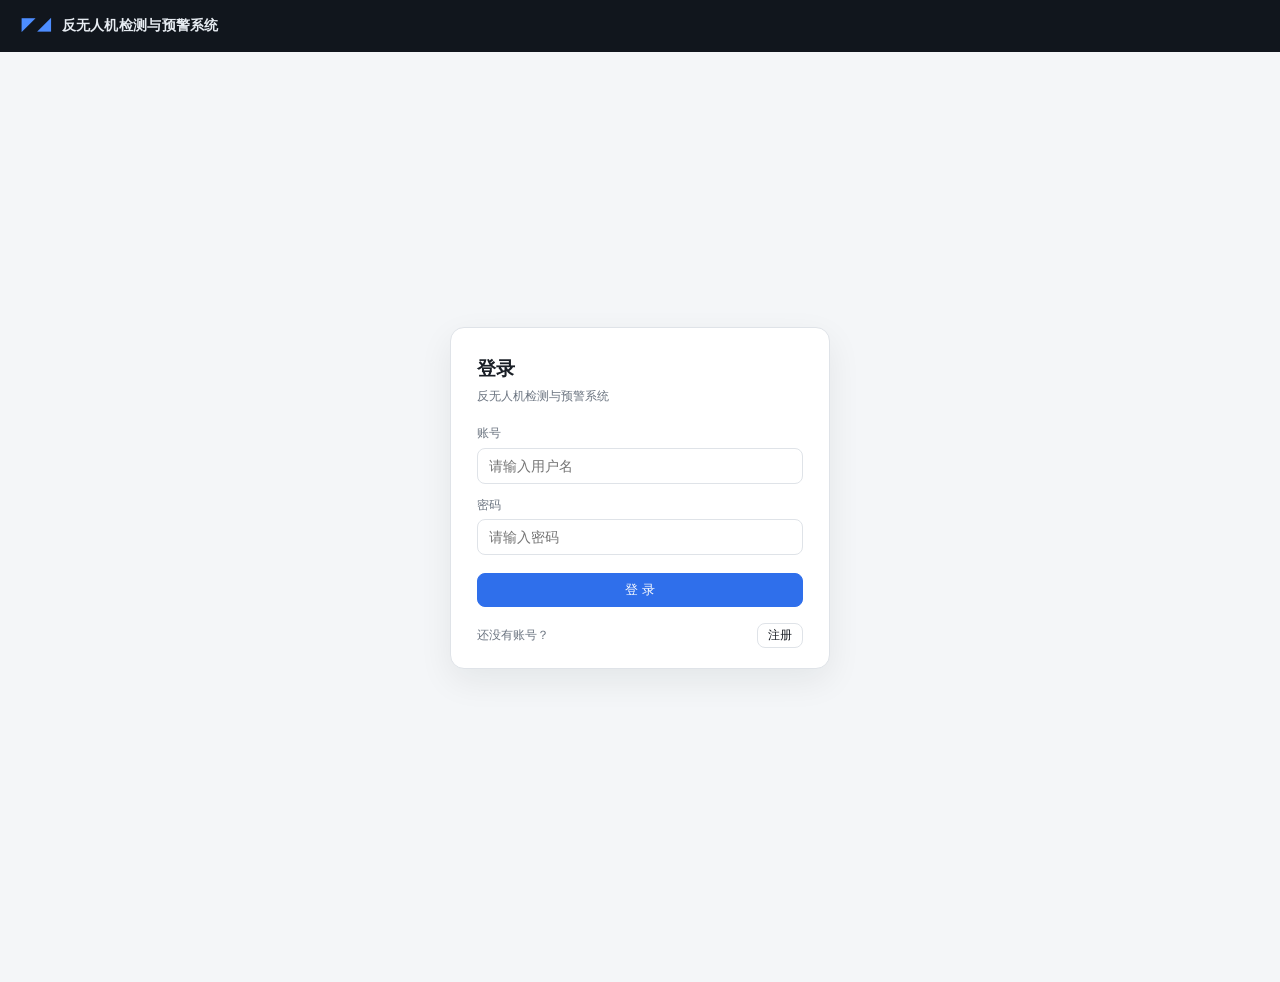
==== frontend/app/index.html @ 19a84db8 "feat(frontend): 独立前端（登录/注册 + 三个业务界面）+ 后端配套 前端 frontend/app（无需构建，原生 ES，独立端口 5173）： - #/login 登录（含注册跳转" ====
<!DOCTYPE html>
<html lang="zh-CN">
<head>
<meta charset="UTF-8" />
<meta name="viewport" content="width=device-width, initial-scale=1" />
<title>反无人机检测与预警系统</title>
<link rel="stylesheet" href="style.css" />
</head>
<body>
  <header class="topbar">
    <div class="brand">
      <span class="logo">◤◢</span>
      <span>反无人机检测与预警系统</span>
    </div>
    <nav class="nav" id="nav">
      <a href="#/tasks" data-nav="tasks">检测任务</a>
      <a href="#/alerts" data-nav="alerts">报警情况</a>
    </nav>
    <div class="topbar-right">
      <span class="who" id="who"></span>
      <button class="btn ghost sm" id="btnLogout" hidden>退出</button>
    </div>
  </header>

  <main id="view" class="view"></main>

  <div id="toast" class="toast"></div>
  <script src="app.js"></script>
</body>
</html>
---- frontend/app/style.css ----
:root {
  --bd: #dfe3e8;
  --fg: #1a1f26;
  --mut: #6b7480;
  --pri: #2f6feb;
  --pri-d: #1f57c4;
  --bg: #f4f6f8;
  --card: #fff;
  --ok: #1a7f37;
  --warn: #9a6700;
  --err: #b42318;
  --radius: 10px;
}

* { box-sizing: border-box; }

html, body {
  margin: 0;
  height: 100%;
  background: var(--bg);
  color: var(--fg);
  font: 14px/1.55 -apple-system, "Segoe UI", "Microsoft YaHei", sans-serif;
}

a { color: var(--pri); text-decoration: none; }

/* ---------------- 顶栏 ---------------- */
.topbar {
  height: 52px;
  display: flex;
  align-items: center;
  gap: 24px;
  padding: 0 20px;
  background: #11161d;
  color: #e7ecf2;
  position: sticky;
  top: 0;
  z-index: 20;
}
.brand { display: flex; align-items: center; gap: 9px; font-weight: 600; letter-spacing: .02em; }
.logo { color: #4d8dff; font-size: 16px; }
.nav { display: flex; gap: 4px; flex: 1; }
.nav a {
  color: #a9b4c2;
  padding: 6px 12px;
  border-radius: 7px;
  font-size: 13px;
}
.nav a:hover { background: #1c242e; color: #fff; }
.nav a.active { background: #22303f; color: #fff; }
.topbar-right { display: flex; align-items: center; gap: 10px; }
.who { font-size: 12px; color: #8e99a6; }

/* ---------------- 通用 ---------------- */
.view { max-width: 1240px; margin: 0 auto; padding: 22px 20px 60px; }

.card {
  background: var(--card);
  border: 1px solid var(--bd);
  border-radius: var(--radius);
  padding: 16px;
  margin-bottom: 14px;
}
.card > h2 {
  margin: 0 0 12px;
  font-size: 13px;
  font-weight: 600;
  color: var(--mut);
  letter-spacing: .05em;
}

.btn {
  border: 1px solid var(--bd);
  background: #fff;
  color: var(--fg);
  padding: 7px 13px;
  border-radius: 8px;
  font-size: 13px;
  cursor: pointer;
  transition: .12s;
}
.btn:hover { border-color: #c3cad3; background: #fafbfc; }
.btn.primary { background: var(--pri); border-color: var(--pri); color: #fff; }
.btn.primary:hover { background: var(--pri-d); }
.btn.ghost { background: transparent; border-color: transparent; color: #a9b4c2; }
.btn.ghost:hover { background: #1c242e; color: #fff; }
.btn.sm { padding: 4px 9px; font-size: 12px; }
.btn:disabled { opacity: .45; cursor: not-allowed; }

input[type="text"], input[type="password"] {
  width: 100%;
  padding: 9px 11px;
  border: 1px solid var(--bd);
  border-radius: 8px;
  font-size: 14px;
  background: #fff;
  outline: none;
}
input:focus { border-color: var(--pri); box-shadow: 0 0 0 3px rgba(47, 111, 235, .12); }

label.fld { display: block; margin: 12px 0 5px; font-size: 12px; color: var(--mut); }

/* ---------------- 登录 / 注册 ---------------- */
.auth-wrap {
  min-height: calc(100vh - 52px);
  display: grid;
  place-items: center;
  padding: 24px;
}
.auth-card {
  width: 380px;
  background: #fff;
  border: 1px solid var(--bd);
  border-radius: 14px;
  padding: 26px 26px 20px;
  box-shadow: 0 12px 34px rgba(17, 22, 29, .07);
}
.auth-card h1 { margin: 0 0 4px; font-size: 19px; }
.auth-card .sub { margin: 0 0 18px; font-size: 12px; color: var(--mut); }
.auth-foot {
  display: flex;
  align-items: center;
  justify-content: space-between;
  margin-top: 16px;
  font-size: 12px;
  color: var(--mut);
}
.auth-foot .btn.sm { padding: 3px 10px; font-size: 12px; }
.form-err {
  background: #fdecec;
  color: var(--err);
  border: 1px solid #f5c2c0;
  border-radius: 8px;
  padding: 8px 10px;
  font-size: 12px;
  margin-top: 12px;
}
.form-ok {
  background: #e9f7ee;
  color: var(--ok);
  border: 1px solid #bfe3cc;
  border-radius: 8px;
  padding: 8px 10px;
  font-size: 12px;
  margin-top: 12px;
}

/* ---------------- 表格 ---------------- */
.table-wrap { overflow-x: auto; }
table.grid { width: 100%; border-collapse: collapse; font-size: 13px; }
table.grid th, table.grid td {
  text-align: left;
  padding: 10px 12px;
  border-bottom: 1px solid #eef1f4;
  white-space: nowrap;
}
table.grid th {
  font-size: 12px;
  font-weight: 600;
  color: var(--mut);
  background: #fbfcfd;
  position: sticky;
  top: 0;
}
table.grid tbody tr { cursor: pointer; }
table.grid tbody tr:hover { background: #f6f9fe; }
table.grid td.name { font-weight: 500; }
table.grid td.mono { font-family: ui-monospace, Consolas, monospace; color: #495260; }

.tag {
  display: inline-block;
  padding: 1px 8px;
  border-radius: 20px;
  font-size: 11px;
  font-weight: 600;
  line-height: 18px;
}
.tag.ok { background: #e9f7ee; color: var(--ok); }
.tag.warn { background: #fff5e6; color: var(--warn); }
.tag.err { background: #fdecec; color: var(--err); }
.tag.mut { background: #eef1f4; color: var(--mut); }

/* ---------------- 详情页 ---------------- */
.detail-head { display: flex; align-items: center; gap: 12px; flex-wrap: wrap; margin-bottom: 14px; }
.detail-head h1 { font-size: 17px; margin: 0; }
.back { font-size: 13px; }

.kv {
  display: grid;
  grid-template-columns: repeat(auto-fill, minmax(190px, 1fr));
  gap: 10px 20px;
  font-size: 13px;
}
.kv > div { display: flex; gap: 8px; }
.kv .k { color: var(--mut); min-width: 62px; }
.kv .v { font-weight: 500; }

.player { position: relative; background: #0d1218; border-radius: 10px; overflow: hidden; }
.player .media-box { position: relative; width: 100%; display: grid; place-items: center; }
/* 让容器紧贴媒体本身，这样覆盖层 canvas 的坐标系和视频/图片一致，
   叠加框不会因为留黑边而偏移 */
.player .fit { position: relative; display: inline-block; max-width: 100%; }
.player video, .player img.frame {
  max-width: 100%;
  max-height: 62vh;
  display: block;
}
.player canvas.overlay {
  position: absolute;
  inset: 0;
  width: 100%;
  height: 100%;
  pointer-events: none;
}

/* 进度条 */
.seek {
  position: relative;
  height: 34px;
  margin-top: 10px;
  cursor: pointer;
  user-select: none;
}
.seek .track {
  position: absolute;
  top: 14px;
  left: 0;
  right: 0;
  height: 6px;
  background: #dfe3e8;
  border-radius: 3px;
}
.seek .fill {
  position: absolute;
  top: 14px;
  left: 0;
  height: 6px;
  background: var(--pri);
  border-radius: 3px;
  pointer-events: none;
}
.seek .knob {
  position: absolute;
  top: 9px;
  width: 14px;
  height: 14px;
  margin-left: -7px;
  border-radius: 50%;
  background: #fff;
  border: 2px solid var(--pri);
  pointer-events: none;
}
.seek .mark {
  position: absolute;
  top: 8px;
  width: 3px;
  height: 18px;
  background: var(--err);
  border-radius: 2px;
  pointer-events: none;
}
.seek .mark:hover { background: #7f1d1d; }

.controls { display: flex; align-items: center; gap: 8px; margin-top: 6px; flex-wrap: wrap; }
.controls .time { font-family: ui-monospace, Consolas, monospace; font-size: 12px; color: var(--mut); }
.controls .spacer { flex: 1; }

.frame-badge {
  font-family: ui-monospace, Consolas, monospace;
  font-size: 12px;
  color: var(--mut);
}

/* 报警帧快捷列表 */
.frame-chips { display: flex; flex-wrap: wrap; gap: 6px; }
.chip {
  border: 1px solid var(--bd);
  background: #fff;
  border-radius: 20px;
  padding: 3px 11px;
  font-size: 12px;
  cursor: pointer;
  font-family: ui-monospace, Consolas, monospace;
}
.chip:hover { border-color: var(--pri); color: var(--pri); }
.chip.hot { border-color: #f0b4b0; background: #fdf2f1; color: var(--err); }

/* ---------------- 报警画廊 ---------------- */
.gallery {
  display: grid;
  grid-template-columns: repeat(auto-fill, minmax(230px, 1fr));
  gap: 14px;
}
.thumb-card {
  background: #fff;
  border: 1px solid var(--bd);
  border-radius: var(--radius);
  overflow: hidden;
  cursor: pointer;
  transition: .14s;
  display: flex;
  flex-direction: column;
}
.thumb-card:hover { border-color: var(--pri); box-shadow: 0 6px 18px rgba(47, 111, 235, .12); }
.thumb-card .thumb {
  aspect-ratio: 16 / 10;
  background: #0d1218;
  display: grid;
  place-items: center;
  overflow: hidden;
}
.thumb-card .thumb img { width: 100%; height: 100%; object-fit: contain; }
.thumb-card .thumb .ph { color: #556; font-size: 12px; }
.thumb-card .info { padding: 9px 11px 11px; }
.thumb-card .info .t1 {
  font-size: 12px;
  color: var(--mut);
  display: flex;
  justify-content: space-between;
  gap: 8px;
}
.thumb-card .info .t2 {
  font-size: 13px;
  font-weight: 600;
  margin-top: 2px;
  font-family: ui-monospace, Consolas, monospace;
}
.thumb-card .info .row2 {
  display: flex;
  align-items: center;
  justify-content: space-between;
  margin-top: 8px;
}

.empty { padding: 40px; text-align: center; color: var(--mut); font-size: 13px; }

.toast {
  position: fixed;
  left: 50%;
  bottom: 36px;
  transform: translateX(-50%) translateY(20px);
  background: #11161d;
  color: #fff;
  padding: 9px 16px;
  border-radius: 8px;
  font-size: 13px;
  opacity: 0;
  pointer-events: none;
  transition: .2s;
  max-width: 70vw;
}
.toast.show { opacity: 1; transform: translateX(-50%) translateY(0); }
.toast.err { background: #8f1d16; }

.toolbar { display: flex; gap: 8px; align-items: center; flex-wrap: wrap; margin-bottom: 12px; }
.toolbar .spacer { flex: 1; }
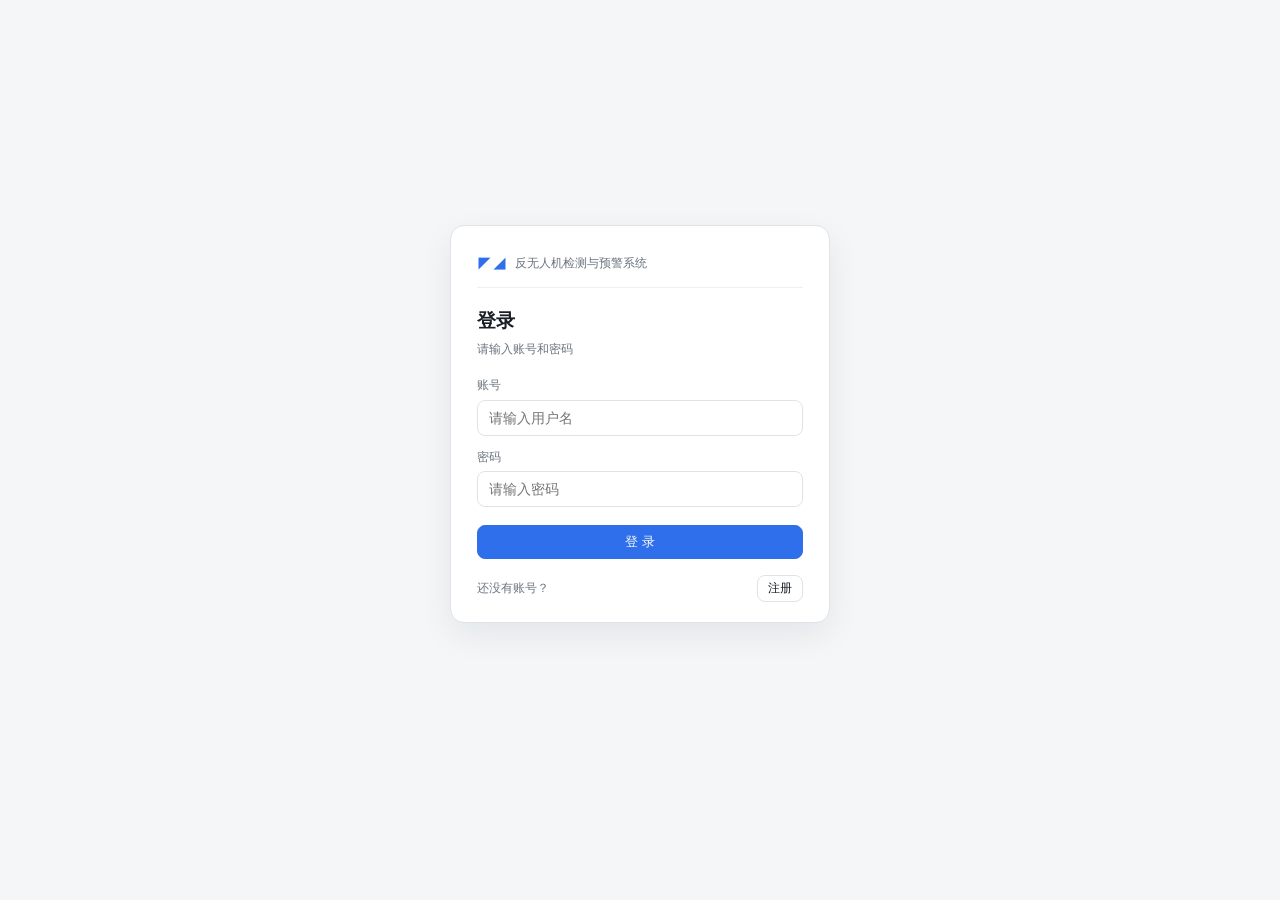
==== commit 0683f122: "refactor(frontend): 拆成独立多页 + 视频自动播放 页面改为多页应用（MPA），每个界面一个独立 URL：   login.html / register.html / tasks" ====
--- a/frontend/app/index.html
+++ b/frontend/app/index.html
@@ -2,29 +2,14 @@
 <html lang="zh-CN">
 <head>
 <meta charset="UTF-8" />
-<meta name="viewport" content="width=device-width, initial-scale=1" />
 <title>反无人机检测与预警系统</title>
-<link rel="stylesheet" href="style.css" />
+<script>
+  // 入口页：只做一次跳转。已登录进业务页，否则去登录页。
+  (function () {
+    var token = localStorage.getItem('token');
+    location.replace(token ? 'tasks.html' : 'login.html');
+  })();
+</script>
 </head>
-<body>
-  <header class="topbar">
-    <div class="brand">
-      <span class="logo">◤◢</span>
-      <span>反无人机检测与预警系统</span>
-    </div>
-    <nav class="nav" id="nav">
-      <a href="#/tasks" data-nav="tasks">检测任务</a>
-      <a href="#/alerts" data-nav="alerts">报警情况</a>
-    </nav>
-    <div class="topbar-right">
-      <span class="who" id="who"></span>
-      <button class="btn ghost sm" id="btnLogout" hidden>退出</button>
-    </div>
-  </header>
-
-  <main id="view" class="view"></main>
-
-  <div id="toast" class="toast"></div>
-  <script src="app.js"></script>
-</body>
+<body></body>
 </html>
